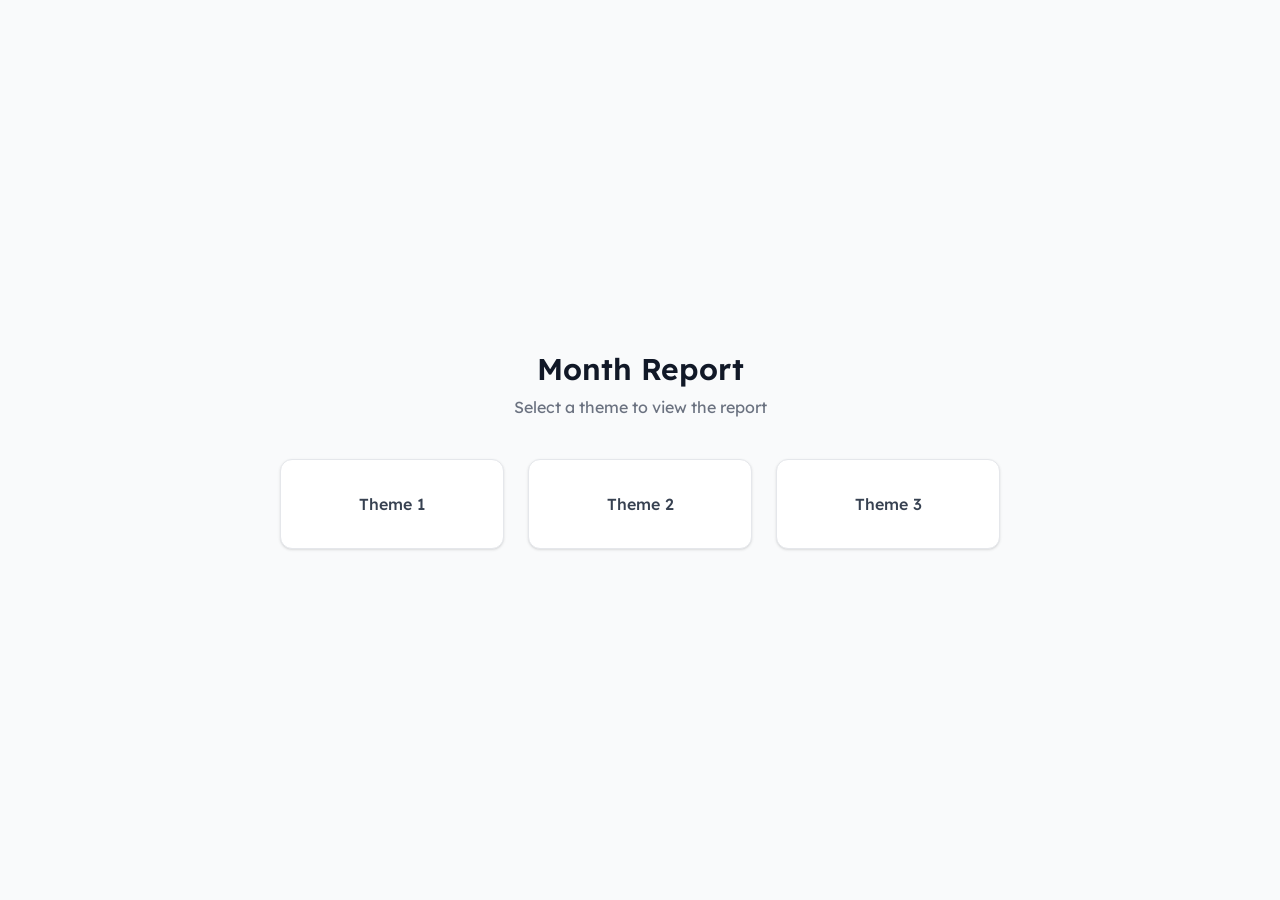
==== index.html @ 3b0f5d12 "updates" ====
<!doctype html>
<html lang="en">
   <head>
      <meta charset="UTF-8" />
      <meta name="viewport" content="width=device-width, initial-scale=1.0" />
      <title>Month Report</title>
      <link rel="preconnect" href="https://fonts.googleapis.com" />
      <link rel="preconnect" href="https://fonts.gstatic.com" crossorigin />
      <link rel="stylesheet" href="styles/framework.css" />
      <link rel="stylesheet" href="styles/styles.css" />
      <style>
         body {
            min-height: 100vh;
            background-color: var(--gray-50);
            display: flex;
            flex-direction: column;
            align-items: center;
            justify-content: center;
            padding: var(--space-8) var(--space-4);
         }

         .page-header {
            text-align: center;
            margin-bottom: var(--space-10);
         }

         .page-header h1 {
            font-size: var(--font-size-3xl);
            color: var(--gray-900);
            margin-bottom: var(--space-2);
         }

         .page-header p {
            color: var(--gray-500);
            font-size: var(--font-size-base);
         }

         .card-grid {
            display: grid;
            grid-template-columns: repeat(1, minmax(0, 1fr));
            gap: var(--space-6);
            width: 100%;
            max-width: 720px;
         }

         @media (min-width: 640px) {
            .card-grid {
               grid-template-columns: repeat(3, minmax(0, 1fr));
            }
         }

         .card {
            background-color: var(--white);
            border: 1px solid var(--gray-200);
            border-radius: var(--radius-xl);
            box-shadow: var(--shadow);
            padding: var(--space-8) var(--space-6);
            text-align: center;
            text-decoration: none;
            color: var(--gray-800);
            transition: all var(--transition-base);
            display: flex;
            flex-direction: column;
            align-items: center;
            gap: var(--space-3);
         }

         .card:hover {
            box-shadow: var(--shadow-lg);
            transform: translateY(-2px);
            border-color: var(--primary);
            text-decoration: none;
            color: var(--gray-800);
         }

         .card-number {
            width: 2.5rem;
            height: 2.5rem;
            border-radius: 9999px;
            background-color: var(--primary);
            color: var(--white);
            display: flex;
            align-items: center;
            justify-content: center;
            font-size: var(--font-size-sm);
            font-weight: 600;
         }

         .card-label {
            font-size: var(--font-size-base);
            font-weight: 500;
            color: var(--gray-700);
         }

         .card-arrow {
            font-size: var(--font-size-xs);
            color: var(--gray-400);
            transition: color var(--transition-fast);
         }

         .card:hover .card-arrow {
            color: var(--primary);
         }
      </style>
   </head>
   <body>
      <header class="page-header">
         <h1>Month Report</h1>
         <p>Select a theme to view the report</p>
      </header>

      <div class="card-grid">
         <a href="theme1.html" class="card">
            <span class="card-label">Theme 1</span>
         </a>
         <a href="theme2.html" class="card">
            <span class="card-label">Theme 2</span>
         </a>
         <a href="theme3.html" class="card">
            <span class="card-label">Theme 3</span>
         </a>
      </div>
   </body>
</html>
---- styles/framework.css ----
@import url('https://fonts.googleapis.com/css2?family=Lexend:wght@100..900&display=swap');

:root {
   /* Simplified color palette */
   --primary: #3b82f6;
   --primary-hover: #2563eb;
   --secondary: #6b7280;
   --accent: #10b981;
   --warning: #f59e0b;
   --error: #ef4444;
   --success: #10b981;
   
   /* Neutral colors */
   --white: #ffffff;
   --gray-50: #f9fafb;
   --gray-100: #f3f4f6;
   --gray-200: #e5e7eb;
   --gray-300: #d1d5db;
   --gray-400: #9ca3af;
   --gray-500: #6b7280;
   --gray-600: #4b5563;
   --gray-700: #374151;
   --gray-800: #1f2937;
   --gray-900: #111827;
   
   /* Spacing scale */
   --space-1: 0.25rem;
   --space-2: 0.5rem;
   --space-3: 0.75rem;
   --space-4: 1rem;
   --space-5: 1.25rem;
   --space-6: 1.5rem;
   --space-8: 2rem;
   --space-10: 2.5rem;
   --space-12: 3rem;
   --space-14: 3.5rem;
   --space-16: 4rem;
   --space-18: 4.5rem;

   /* Border radius */
   --radius-sm: 0.125rem;
   --radius: 0.25rem;
   --radius-md: 0.375rem;
   --radius-lg: 0.5rem;
   --radius-xl: 0.75rem;
   
   /* Shadows */
   --shadow-sm: 0 1px 2px 0 rgb(0 0 0 / 0.05);
   --shadow: 0 1px 3px 0 rgb(0 0 0 / 0.1), 0 1px 2px -1px rgb(0 0 0 / 0.1);
   --shadow-md: 0 4px 6px -1px rgb(0 0 0 / 0.1), 0 2px 4px -2px rgb(0 0 0 / 0.1);
   --shadow-lg: 0 10px 15px -3px rgb(0 0 0 / 0.1), 0 4px 6px -4px rgb(0 0 0 / 0.1);
   
   /* Typography */
   --font-family-base: 'lexend', 'Inter', -apple-system, BlinkMacSystemFont, system-ui, 'Segoe UI', sans-serif;
   --font-size-xs: 0.75rem;
   --font-size-sm: 0.875rem;
   --font-size-base: 1rem;
   --font-size-lg: 1.125rem;
   --font-size-xl: 1.25rem;
   --font-size-2xl: 1.5rem;
   --font-size-3xl: 1.875rem;
   
   /* Transitions */
   --transition-fast: 150ms ease;
   --transition-base: 200ms ease;
   --transition-slow: 300ms ease;

   /* ILA Specific */
   --ila-blue: #2b378b;

}

/*** CSS DEBUGGER ***/
body.debugger,
body.debugger * {
   background-color: rgb(3 250 3 / 8%) !important;
   outline: 1px solid limegreen !important;
}

/* Reset & Base Styles */
*,
*::before,
*::after {
   box-sizing: border-box;
   margin: 0;
   padding: 0;
}

html {
   font-size: 16px;
   line-height: 1.5;
}

body {
   font-family: var(--font-family-base);
   color: var(--gray-800);
   background-color: var(--white);
   -webkit-font-smoothing: antialiased;
   -moz-osx-font-smoothing: grayscale;
}

/* Links */
a {
   color: var(--primary);
   text-decoration: none;
   transition: color var(--transition-fast);
}

a:hover {
   color: var(--primary-hover);
   text-decoration: underline;
}

/* Images */
img {
   max-width: 100%;
   height: auto;
   display: block;
}

/* Lists */
ul, ol {
   list-style: none;
}

/* Headings */
h1, h2, h3, h4, h5, h6 {
   font-weight: 600;
   line-height: 1.2;
}

h1 { font-size: var(--font-size-3xl); }
h2 { font-size: var(--font-size-2xl); }
h3 { font-size: var(--font-size-xl); }
h4 { font-size: var(--font-size-lg); }
h5 { font-size: var(--font-size-base); }
h6 { font-size: var(--font-size-sm); }

/* Form Elements */
input, select, textarea {
   font-family: inherit;
   font-size: var(--font-size-base);
   line-height: 1.5;
}

/* Input base styles */
input[type="text"],
input[type="email"],
input[type="password"],
input[type="number"],
input[type="search"],
input[type="tel"],
input[type="url"],
input[type="date"],
input[type="datetime-local"],
input[type="month"],
input[type="time"],
input[type="week"],
select,
textarea {
   appearance: none;
   background-color: var(--white);
   border: 1px solid var(--gray-300);
   border-radius: var(--radius-md);
   padding: var(--space-2) var(--space-3);
   width: 100%;
   transition: border-color var(--transition-fast), box-shadow var(--transition-fast);
}

/* Focus states */
input:focus,
select:focus,
textarea:focus {
   outline: none;
   border-color: var(--primary);
   box-shadow: 0 0 0 3px rgb(59 130 246 / 0.1);
}

/* Disabled state */
input:disabled,
select:disabled,
textarea:disabled {
   background-color: var(--gray-50);
   border-color: var(--gray-200);
   color: var(--gray-400);
   cursor: not-allowed;
}

/* Form validation states */
.form-error input,
.form-error select,
.form-error textarea {
   border-color: var(--error);
}

.form-error input:focus,
.form-error select:focus,
.form-error textarea:focus {
   border-color: var(--error);
   box-shadow: 0 0 0 3px rgb(239 68 68 / 0.1);
}

.form-success input,
.form-success select,
.form-success textarea {
   border-color: var(--success);
}

.form-success input:focus,
.form-success select:focus,
.form-success textarea:focus {
   border-color: var(--success);
   box-shadow: 0 0 0 3px rgb(16 185 129 / 0.1);
}

/* Form group styling */
.form-group {
   margin-bottom: var(--space-6);
}

.form-group label {
   display: block;
   font-weight: 500;
   margin-bottom: var(--space-2);
   color: var(--gray-700);
}

.form-group .form-help {
   margin-top: var(--space-2);
   font-size: var(--font-size-sm);
   color: var(--gray-500);
}

.form-group .form-error-message {
   margin-top: var(--space-2);
   font-size: var(--font-size-sm);
   color: var(--error);
}

/* Checkbox and radio */
input[type="checkbox"],
input[type="radio"] {
   width: auto;
   height: 1rem;
   margin-right: var(--space-2);
   accent-color: var(--primary);
}

.form-check {
   display: flex;
   align-items: center;
   margin-bottom: var(--space-3);
}

.form-check label {
   margin-bottom: 0;
   margin-left: var(--space-2);
   cursor: pointer;
}

/* Select dropdown */
select {
   background-image: url("data:image/svg+xml,%3csvg xmlns='http://www.w3.org/2000/svg' fill='none' viewBox='0 0 20 20'%3e%3cpath stroke='%236b7280' stroke-linecap='round' stroke-linejoin='round' stroke-width='1.5' d='M6 8l4 4 4-4'/%3e%3c/svg%3e");
   background-position: right var(--space-3) center;
   background-repeat: no-repeat;
   background-size: 1.5em 1.5em;
   padding-right: var(--space-8);
}

/* Textarea */
textarea {
   resize: vertical;
   min-height: 100px;
}

/* File input */
input[type="file"] {
   border: 2px dashed var(--gray-300);
   padding: var(--space-8);
   text-align: center;
   background-color: var(--gray-50);
   border-radius: var(--radius-lg);
   transition: border-color var(--transition-fast), background-color var(--transition-fast);
}

input[type="file"]:hover {
   border-color: var(--primary);
   background-color: var(--white);
}

/* Buttons */

button {
   padding: 0;
   border: none;
   outline: none;
   background: none;
   font: inherit;
   touch-action: manipulation;
}
.btn {
   display: inline-flex;
   align-items: center;
   justify-content: center;
   padding: var(--space-3) var(--space-6);
   font-size: var(--font-size-base);
   font-weight: 500;
   line-height: 1;
   border: 1px solid transparent;
   border-radius: var(--radius-md);
   cursor: pointer;
   transition: all var(--transition-fast);
   text-decoration: none;
   white-space: nowrap;
}

/* Button variants */
.btn-primary {
   background-color: var(--primary);
   color: var(--white);
   border-color: var(--primary);
}

.btn-primary:hover {
   background-color: var(--primary-hover);
   border-color: var(--primary-hover);
}

.btn-secondary {
   background-color: var(--white);
   color: var(--gray-700);
   border-color: var(--gray-300);
}

.btn-secondary:hover {
   background-color: var(--gray-50);
   border-color: var(--gray-400);
}

.btn-outline {
   background-color: transparent;
   color: var(--primary);
   border-color: var(--primary);
}

.btn-outline:hover {
   background-color: var(--primary);
   color: var(--white);
}

.btn-ghost {
   background-color: transparent;
   color: var(--gray-700);
   border-color: transparent;
}

.btn-ghost:hover {
   background-color: var(--gray-100);
}

/* Button sizes */
.btn-sm {
   padding: var(--space-2) var(--space-4);
   font-size: var(--font-size-sm);
}

.btn-lg {
   padding: var(--space-4) var(--space-8);
   font-size: var(--font-size-lg);
}

/* Button states */
.btn:disabled {
   opacity: 0.5;
   cursor: not-allowed;
   pointer-events: none;
}

/* Layout Utilities */
.container {
   width: 100%;
   max-width: 1200px;
   margin: 0 auto;
   padding: 0 var(--space-4);
}

/* Display */
.block { display: block; }
.inline-block { display: inline-block; }
.inline { display: inline; }
.flex { display: flex; }
.inline-flex { display: inline-flex; }
.grid { display: grid; }
.hidden { display: none; }

/* Flexbox */
.flex-row { flex-direction: row; }
.flex-col { flex-direction: column; }
.flex-wrap { flex-wrap: wrap; }
.flex-nowrap { flex-wrap: nowrap; }

.items-start { align-items: flex-start; }
.items-center { align-items: center; }
.items-end { align-items: flex-end; }
.items-stretch { align-items: stretch; }

.justify-start { justify-content: flex-start; }
.justify-center { justify-content: center; }
.justify-end { justify-content: flex-end; }
.justify-between { justify-content: space-between; }
.justify-around { justify-content: space-around; }

.flex-1 { flex: 1 1 0%; }
.flex-auto { flex: 1 1 auto; }
.flex-none { flex: none; }

/* Grid */
.grid-cols-1 { grid-template-columns: repeat(1, minmax(0, 1fr)); }
.grid-cols-2 { grid-template-columns: repeat(2, minmax(0, 1fr)); }
.grid-cols-3 { grid-template-columns: repeat(3, minmax(0, 1fr)); }
.grid-cols-4 { grid-template-columns: repeat(4, minmax(0, 1fr)); }
.grid-cols-6 { grid-template-columns: repeat(6, minmax(0, 1fr)); }
.grid-cols-12 { grid-template-columns: repeat(12, minmax(0, 1fr)); }

.col-span-1 { grid-column: span 1 / span 1; }
.col-span-2 { grid-column: span 2 / span 2; }
.col-span-3 { grid-column: span 3 / span 3; }
.col-span-4 { grid-column: span 4 / span 4; }
.col-span-6 { grid-column: span 6 / span 6; }
.col-span-12 { grid-column: span 12 / span 12; }

.gap-1 { gap: var(--space-1); }
.gap-2 { gap: var(--space-2); }
.gap-3 { gap: var(--space-3); }
.gap-4 { gap: var(--space-4); }
.gap-6 { gap: var(--space-6); }
.gap-8 { gap: var(--space-8); }
.gap-10 { gap: var(--space-10); }
.gap-12 { gap: var(--space-12); }
.gap-14 { gap: var(--space-14); }
.gap-16 { gap: var(--space-16); }
.gap-18 { gap: var(--space-18); }

/* Spacing */
.p-0 { padding: 0; }
.p-1 { padding: var(--space-1); }
.p-2 { padding: var(--space-2); }
.p-3 { padding: var(--space-3); }
.p-4 { padding: var(--space-4); }
.p-6 { padding: var(--space-6); }
.p-8 { padding: var(--space-8); }

.px-0 { padding-left: 0; padding-right: 0; }
.px-1 { padding-left: var(--space-1); padding-right: var(--space-1); }
.px-2 { padding-left: var(--space-2); padding-right: var(--space-2); }
.px-3 { padding-left: var(--space-3); padding-right: var(--space-3); }
.px-4 { padding-left: var(--space-4); padding-right: var(--space-4); }
.px-6 { padding-left: var(--space-6); padding-right: var(--space-6); }
.px-8 { padding-left: var(--space-8); padding-right: var(--space-8); }

.py-0 { padding-top: 0; padding-bottom: 0; }
.py-1 { padding-top: var(--space-1); padding-bottom: var(--space-1); }
.py-2 { padding-top: var(--space-2); padding-bottom: var(--space-2); }
.py-3 { padding-top: var(--space-3); padding-bottom: var(--space-3); }
.py-4 { padding-top: var(--space-4); padding-bottom: var(--space-4); }
.py-6 { padding-top: var(--space-6); padding-bottom: var(--space-6); }
.py-8 { padding-top: var(--space-8); padding-bottom: var(--space-8); }

.m-0 { margin: 0; }
.m-1 { margin: var(--space-1); }
.m-2 { margin: var(--space-2); }
.m-3 { margin: var(--space-3); }
.m-4 { margin: var(--space-4); }
.m-6 { margin: var(--space-6); }
.m-8 { margin: var(--space-8); }

.mx-auto { margin-left: auto; margin-right: auto; }
.my-0 { margin-top: 0; margin-bottom: 0; }
.my-1 { margin-top: var(--space-1); margin-bottom: var(--space-1); }
.my-2 { margin-top: var(--space-2); margin-bottom: var(--space-2); }
.my-3 { margin-top: var(--space-3); margin-bottom: var(--space-3); }
.my-4 { margin-top: var(--space-4); margin-bottom: var(--space-4); }
.my-6 { margin-top: var(--space-6); margin-bottom: var(--space-6); }
.my-8 { margin-top: var(--space-8); margin-bottom: var(--space-8); }

.mb-0 { margin-bottom: 0; }
.mb-1 { margin-bottom: var(--space-1); }
.mb-2 { margin-bottom: var(--space-2); }
.mb-3 { margin-bottom: var(--space-3); }
.mb-4 { margin-bottom: var(--space-4); }
.mb-6 { margin-bottom: var(--space-6); }
.mb-8 { margin-bottom: var(--space-8); }

/* Sizing */
.w-full { width: 100%; }
.w-auto { width: auto; }
.w-fit { width: fit-content; }
.h-full { height: 100%; }
.h-auto { height: auto; }
.h-fit { height: fit-content; }

.max-w-xs { max-width: 20rem; }
.max-w-sm { max-width: 24rem; }
.max-w-md { max-width: 28rem; }
.max-w-lg { max-width: 32rem; }
.max-w-xl { max-width: 36rem; }
.max-w-2xl { max-width: 42rem; }
.max-w-4xl { max-width: 56rem; }
.max-w-full { max-width: 100%; }

/* Position */
.static { position: static; }
.relative { position: relative; }
.absolute { position: absolute; }
.fixed { position: fixed; }
.sticky { position: sticky; }

/* Typography */
.text-xs { font-size: var(--font-size-xs); }
.text-sm { font-size: var(--font-size-sm); }
.text-base { font-size: var(--font-size-base); }
.text-lg { font-size: var(--font-size-lg); }
.text-xl { font-size: var(--font-size-xl); }
.text-2xl { font-size: var(--font-size-2xl); }
.text-3xl { font-size: var(--font-size-3xl); }

.font-normal { font-weight: 400; }
.font-medium { font-weight: 500; }
.font-semibold { font-weight: 600; }
.font-bold { font-weight: 700; }

.text-left { text-align: left; }
.text-center { text-align: center; }
.text-right { text-align: right; }

.text-gray-400 { color: var(--gray-400); }
.text-gray-500 { color: var(--gray-500); }
.text-gray-600 { color: var(--gray-600); }
.text-gray-700 { color: var(--gray-700); }
.text-gray-800 { color: var(--gray-800); }
.text-gray-900 { color: var(--gray-900); }
.text-white { color: var(--white); }
.text-primary { color: var(--primary); }
.text-error { color: var(--error); }
.text-success { color: var(--success); }
.text-warning { color: var(--warning); }

.uppercase { text-transform: uppercase; }
.lowercase { text-transform: lowercase; }
.capitalize { text-transform: capitalize; }

/* Backgrounds */
.bg-white { background-color: var(--white); }
.bg-gray-50 { background-color: var(--gray-50); }
.bg-gray-100 { background-color: var(--gray-100); }
.bg-gray-200 { background-color: var(--gray-200); }
.bg-primary { background-color: var(--primary); }
.bg-secondary { background-color: var(--secondary); }
.bg-accent { background-color: var(--accent); }
.bg-error { background-color: var(--error); }
.bg-success { background-color: var(--success); }
.bg-warning { background-color: var(--warning); }

/* Borders */
.border { border: 1px solid var(--gray-200); }
.border-t { border-top: 1px solid var(--gray-200); }
.border-r { border-right: 1px solid var(--gray-200); }
.border-b { border-bottom: 1px solid var(--gray-200); }
.border-l { border-left: 1px solid var(--gray-200); }
.border-none { border: none; }

.border-gray-200 { border-color: var(--gray-200); }
.border-gray-300 { border-color: var(--gray-300); }
.border-primary { border-color: var(--primary); }
.border-error { border-color: var(--error); }
.border-success { border-color: var(--success); }

.rounded-none { border-radius: 0; }
.rounded-sm { border-radius: var(--radius-sm); }
.rounded { border-radius: var(--radius); }
.rounded-md { border-radius: var(--radius-md); }
.rounded-lg { border-radius: var(--radius-lg); }
.rounded-xl { border-radius: var(--radius-xl); }
.rounded-full { border-radius: 9999px; }

/* Shadows */
.shadow-none { box-shadow: none; }
.shadow-sm { box-shadow: var(--shadow-sm); }
.shadow { box-shadow: var(--shadow); }
.shadow-md { box-shadow: var(--shadow-md); }
.shadow-lg { box-shadow: var(--shadow-lg); }

/* Overflow */
.overflow-auto { overflow: auto; }
.overflow-hidden { overflow: hidden; }
.overflow-visible { overflow: visible; }
.overflow-scroll { overflow: scroll; }

/* Transitions */
.transition-none { transition: none; }
.transition-all { transition: all var(--transition-base); }
.transition-fast { transition: all var(--transition-fast); }
.transition-slow { transition: all var(--transition-slow); }

/* Cursor */
.cursor-default { cursor: default; }
.cursor-pointer { cursor: pointer; }
.cursor-not-allowed { cursor: not-allowed; }

/* Opacity */
.opacity-0 { opacity: 0; }
.opacity-25 { opacity: 0.25; }
.opacity-50 { opacity: 0.5; }
.opacity-75 { opacity: 0.75; }
.opacity-100 { opacity: 1; }

@media (min-width: 460px) {
   
   .xsm\:grid-cols-2 { grid-template-columns: repeat(2, minmax(0, 1fr)); }
   .xsm\:grid-cols-3 { grid-template-columns: repeat(3, minmax(0, 1fr)); }
   .xsm\:grid-cols-4 { grid-template-columns: repeat(4, minmax(0, 1fr)); }
}


/* Responsive Design */
@media (min-width: 640px) {
   .sm\:block { display: block; }
   .sm\:flex { display: flex; }
   .sm\:grid { display: grid; }
   .sm\:hidden { display: none; }
   
   .sm\:grid-cols-2 { grid-template-columns: repeat(2, minmax(0, 1fr)); }
   .sm\:grid-cols-3 { grid-template-columns: repeat(3, minmax(0, 1fr)); }
   .sm\:grid-cols-4 { grid-template-columns: repeat(4, minmax(0, 1fr)); }
   
   .sm\:text-sm { font-size: var(--font-size-sm); }
   .sm\:text-base { font-size: var(--font-size-base); }
   .sm\:text-lg { font-size: var(--font-size-lg); }
   
   .sm\:p-6 { padding: var(--space-6); }
   .sm\:px-6 { padding-left: var(--space-6); padding-right: var(--space-6); }
   .sm\:py-6 { padding-top: var(--space-6); padding-bottom: var(--space-6); }
}

@media (min-width: 768px) {
   .md\:block { display: block; }
   .md\:flex { display: flex; }
   .md\:grid { display: grid; }
   .md\:hidden { display: none; }
   
   .md\:grid-cols-2 { grid-template-columns: repeat(2, minmax(0, 1fr)); }
   .md\:grid-cols-3 { grid-template-columns: repeat(3, minmax(0, 1fr)); }
   .md\:grid-cols-4 { grid-template-columns: repeat(4, minmax(0, 1fr)); }
   .md\:grid-cols-5 { grid-template-columns: repeat(5, minmax(0, 1fr)); }
   .md\:grid-cols-6 { grid-template-columns: repeat(6, minmax(0, 1fr)); }

   .md\:text-lg { font-size: var(--font-size-lg); }
   .md\:text-xl { font-size: var(--font-size-xl); }
   .md\:text-2xl { font-size: var(--font-size-2xl); }
   
   .md\:p-8 { padding: var(--space-8); }
   .md\:px-8 { padding-left: var(--space-8); padding-right: var(--space-8); }
   .md\:py-8 { padding-top: var(--space-8); padding-bottom: var(--space-8); }
}

@media (min-width: 1024px) {
   .lg\:block { display: block; }
   .lg\:flex { display: flex; }
   .lg\:grid { display: grid; }
   .lg\:hidden { display: none; }
   
   .lg\:grid-cols-3 { grid-template-columns: repeat(3, minmax(0, 1fr)); }
   .lg\:grid-cols-4 { grid-template-columns: repeat(4, minmax(0, 1fr)); }
   .lg\:grid-cols-6 { grid-template-columns: repeat(6, minmax(0, 1fr)); }
   
   .lg\:text-xl { font-size: var(--font-size-xl); }
   .lg\:text-2xl { font-size: var(--font-size-2xl); }
   .lg\:text-3xl { font-size: var(--font-size-3xl); }
   
   .lg\:p-10 { padding: var(--space-10); }
   .lg\:px-10 { padding-left: var(--space-10); padding-right: var(--space-10); }
   .lg\:py-10 { padding-top: var(--space-10); padding-bottom: var(--space-10); }
}
---- styles/styles.css ----
/***************************************************************************/
/***********             CUSTOM CLASSES                 ********************/
/***************************************************************************/



/***************************************************************************/
/***********       CLASSES CASCADED LAST          *************************/
/***************************************************************************/
.nodisplay {
   display: none !important;
}

.hidden {
   visibility: hidden !important;
}

/***************************************************************************/
/***********         RESPONSIVE MEDIA QUERIES     *************************/
/***************************************************************************/

@media only screen and (max-width: 992px) {
}

@media only screen and (max-width: 767px) {
}

@media only screen and (max-width: 575px) {
}

@media only screen and (max-width: 375px) {
}
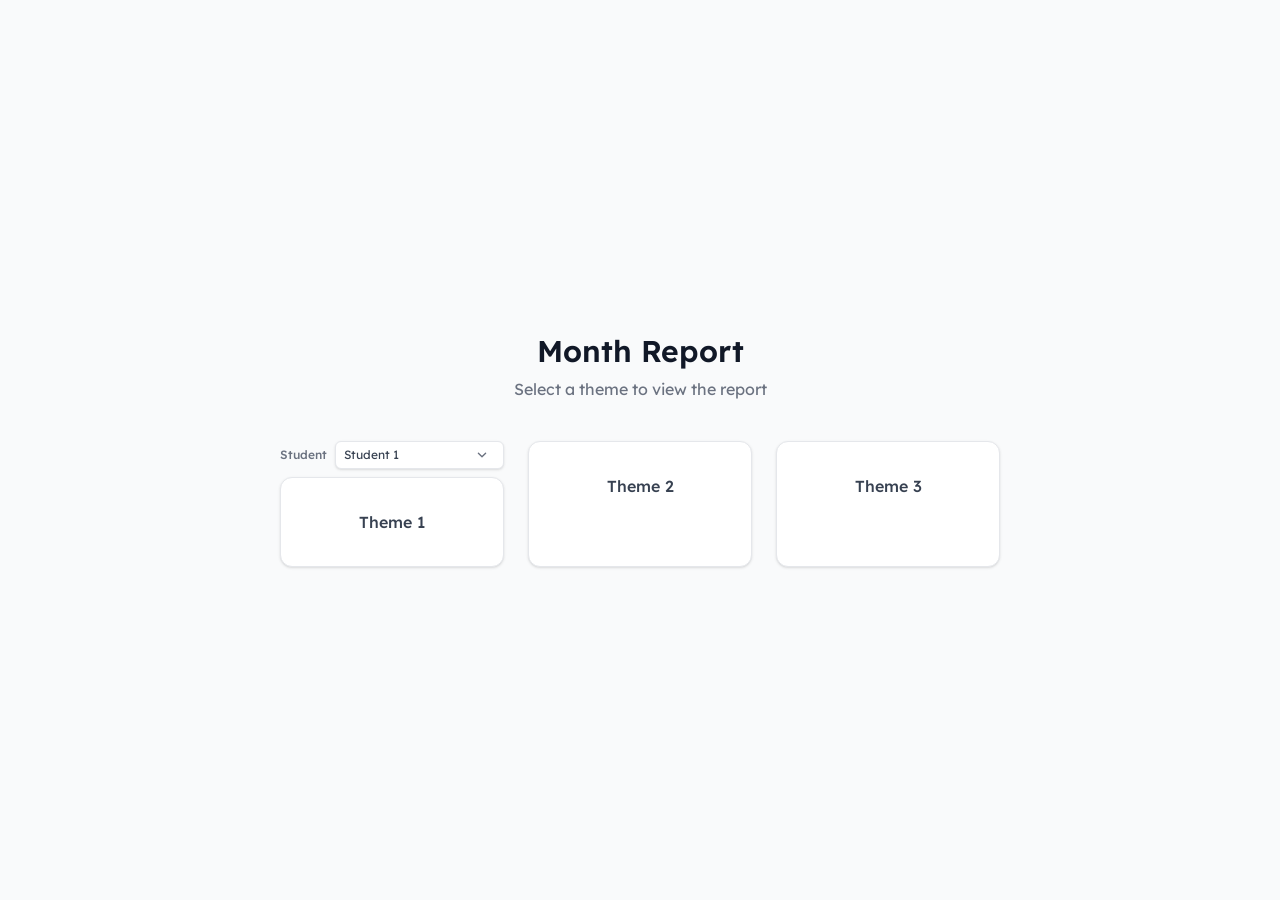
==== commit b925af2c: "theme1 updates" ====
--- a/index.html
+++ b/index.html
@@ -101,6 +101,42 @@
          .card:hover .card-arrow {
             color: var(--primary);
          }
+
+         .card-with-selector {
+            display: flex;
+            flex-direction: column;
+            gap: var(--space-2);
+         }
+
+         .student-row {
+            display: flex;
+            align-items: center;
+            gap: var(--space-2);
+         }
+
+         .student-row label {
+            font-size: var(--font-size-xs);
+            font-weight: 500;
+            color: var(--gray-500);
+            white-space: nowrap;
+         }
+
+         .student-select {
+            flex: 1;
+            padding: var(--space-1) var(--space-2);
+            border: 1px solid var(--gray-200);
+            border-radius: var(--radius-md);
+            background-color: var(--white);
+            font-size: var(--font-size-xs);
+            color: var(--gray-700);
+            cursor: pointer;
+            box-shadow: var(--shadow);
+         }
+
+         .student-select:focus {
+            outline: 2px solid var(--primary);
+            outline-offset: 2px;
+         }
       </style>
    </head>
    <body>
@@ -109,10 +145,20 @@
          <p>Select a theme to view the report</p>
       </header>
 
-      <div class="card-grid">
-         <a href="theme1.html" class="card">
-            <span class="card-label">Theme 1</span>
-         </a>
+      <div class="card-grid" id="theme-grid">
+         <div class="card-with-selector">
+            <div class="student-row">
+               <label for="student-select">Student</label>
+               <select class="student-select" id="student-select">
+                  <option value="1">Student 1</option>
+                  <option value="2">Student 2</option>
+                  <option value="3">Student 3</option>
+               </select>
+            </div>
+            <a href="theme1.html" class="card">
+               <span class="card-label">Theme 1</span>
+            </a>
+         </div>
          <a href="theme2.html" class="card">
             <span class="card-label">Theme 2</span>
          </a>
@@ -120,5 +166,19 @@
             <span class="card-label">Theme 3</span>
          </a>
       </div>
+
+      <script>
+         const select = document.getElementById("student-select");
+         const grid   = document.getElementById("theme-grid");
+
+         function updateLinks() {
+            const val = select.value;
+            const link = grid.querySelector("a[href^='theme1']");
+            if (link) link.href = `theme1.html?student=${val}`;
+         }
+
+         select.addEventListener("change", updateLinks);
+         updateLinks();
+      </script>
    </body>
 </html>
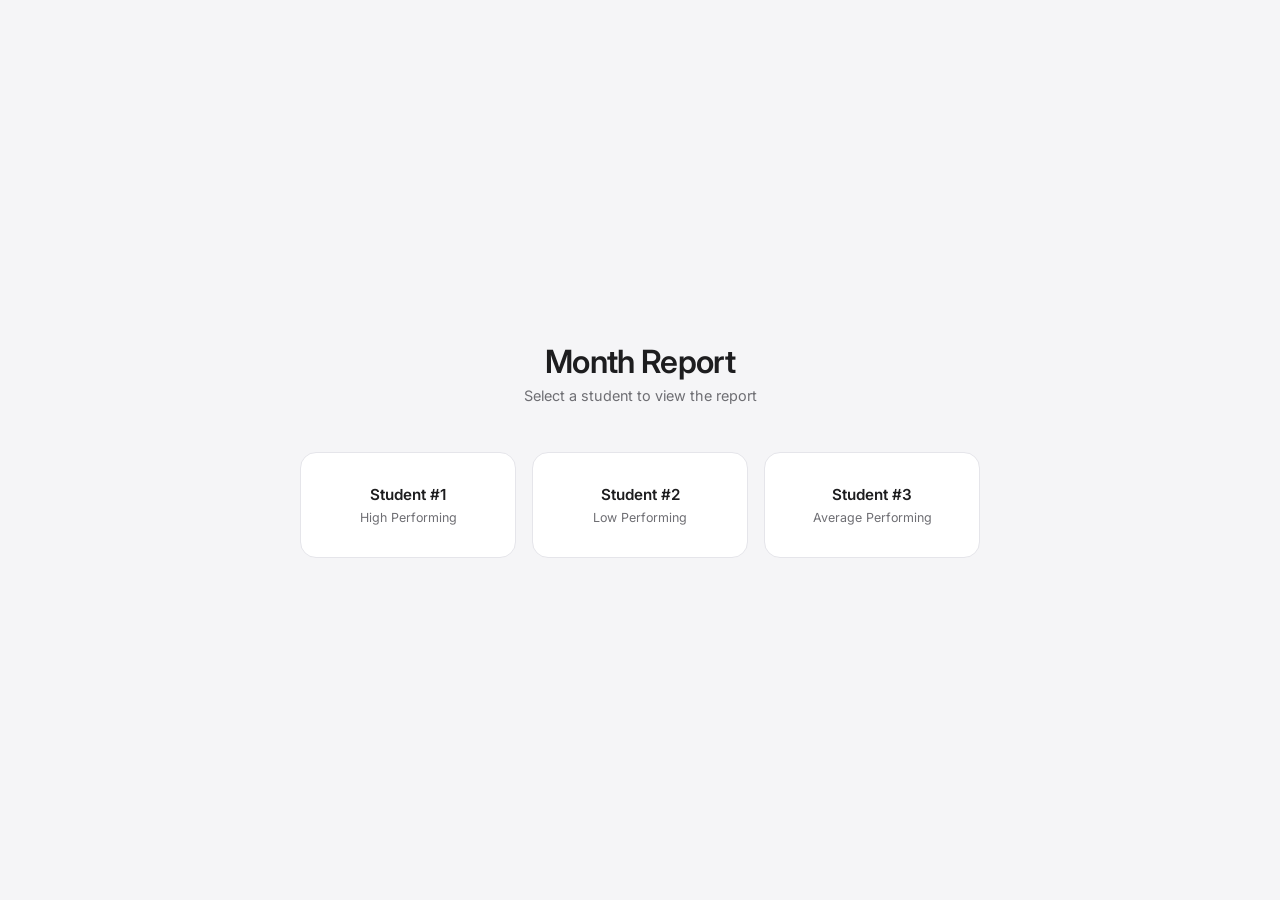
==== commit fad709d7: "new data, node js" ====
--- a/index.html
+++ b/index.html
@@ -6,179 +6,104 @@
       <title>Month Report</title>
       <link rel="preconnect" href="https://fonts.googleapis.com" />
       <link rel="preconnect" href="https://fonts.gstatic.com" crossorigin />
-      <link rel="stylesheet" href="styles/framework.css" />
-      <link rel="stylesheet" href="styles/styles.css" />
+      <link rel="stylesheet" href="https://fonts.googleapis.com/css2?family=Inter:wght@400;500;600&display=swap" />
       <style>
+         *, *::before, *::after { box-sizing: border-box; margin: 0; padding: 0; }
+
          body {
+            font-family: "Inter", system-ui, sans-serif;
             min-height: 100vh;
-            background-color: var(--gray-50);
+            background: #f5f5f7;
             display: flex;
             flex-direction: column;
             align-items: center;
             justify-content: center;
-            padding: var(--space-8) var(--space-4);
+            padding: 2rem 1rem;
+            color: #1d1d1f;
          }
 
          .page-header {
             text-align: center;
-            margin-bottom: var(--space-10);
+            margin-bottom: 3rem;
          }
 
          .page-header h1 {
-            font-size: var(--font-size-3xl);
-            color: var(--gray-900);
-            margin-bottom: var(--space-2);
+            font-size: 2rem;
+            font-weight: 600;
+            letter-spacing: -0.02em;
+            color: #1d1d1f;
+            margin-bottom: 0.4rem;
          }
 
          .page-header p {
-            color: var(--gray-500);
-            font-size: var(--font-size-base);
+            font-size: 0.9rem;
+            color: #6e6e73;
          }
 
          .card-grid {
             display: grid;
-            grid-template-columns: repeat(1, minmax(0, 1fr));
-            gap: var(--space-6);
+            grid-template-columns: 1fr;
+            gap: 1rem;
             width: 100%;
-            max-width: 720px;
+            max-width: 680px;
          }
 
-         @media (min-width: 640px) {
-            .card-grid {
-               grid-template-columns: repeat(3, minmax(0, 1fr));
-            }
+         @media (min-width: 560px) {
+            .card-grid { grid-template-columns: repeat(3, 1fr); }
          }
 
          .card {
-            background-color: var(--white);
-            border: 1px solid var(--gray-200);
-            border-radius: var(--radius-xl);
-            box-shadow: var(--shadow);
-            padding: var(--space-8) var(--space-6);
+            background: #fff;
+            border: 1px solid #e5e5ea;
+            border-radius: 16px;
+            padding: 2rem 1.5rem;
             text-align: center;
             text-decoration: none;
-            color: var(--gray-800);
-            transition: all var(--transition-base);
+            color: inherit;
             display: flex;
             flex-direction: column;
             align-items: center;
-            gap: var(--space-3);
+            gap: 0.4rem;
+            transition: box-shadow 0.18s ease, transform 0.18s ease, border-color 0.18s ease;
          }
 
          .card:hover {
-            box-shadow: var(--shadow-lg);
-            transform: translateY(-2px);
-            border-color: var(--primary);
-            text-decoration: none;
-            color: var(--gray-800);
-         }
-
-         .card-number {
-            width: 2.5rem;
-            height: 2.5rem;
-            border-radius: 9999px;
-            background-color: var(--primary);
-            color: var(--white);
-            display: flex;
-            align-items: center;
-            justify-content: center;
-            font-size: var(--font-size-sm);
-            font-weight: 600;
+            box-shadow: 0 8px 24px rgba(0, 0, 0, 0.08);
+            transform: translateY(-3px);
+            border-color: #0071e3;
          }
 
          .card-label {
-            font-size: var(--font-size-base);
-            font-weight: 500;
-            color: var(--gray-700);
+            font-size: 0.95rem;
+            font-weight: 600;
+            color: #1d1d1f;
          }
 
-         .card-arrow {
-            font-size: var(--font-size-xs);
-            color: var(--gray-400);
-            transition: color var(--transition-fast);
-         }
-
-         .card:hover .card-arrow {
-            color: var(--primary);
-         }
-
-         .card-with-selector {
-            display: flex;
-            flex-direction: column;
-            gap: var(--space-2);
-         }
-
-         .student-row {
-            display: flex;
-            align-items: center;
-            gap: var(--space-2);
-         }
-
-         .student-row label {
-            font-size: var(--font-size-xs);
-            font-weight: 500;
-            color: var(--gray-500);
-            white-space: nowrap;
-         }
-
-         .student-select {
-            flex: 1;
-            padding: var(--space-1) var(--space-2);
-            border: 1px solid var(--gray-200);
-            border-radius: var(--radius-md);
-            background-color: var(--white);
-            font-size: var(--font-size-xs);
-            color: var(--gray-700);
-            cursor: pointer;
-            box-shadow: var(--shadow);
-         }
-
-         .student-select:focus {
-            outline: 2px solid var(--primary);
-            outline-offset: 2px;
+         .card-sublabel {
+            font-size: 0.78rem;
+            color: #6e6e73;
          }
       </style>
    </head>
    <body>
       <header class="page-header">
          <h1>Month Report</h1>
-         <p>Select a theme to view the report</p>
+         <p>Select a student to view the report</p>
       </header>
 
-      <div class="card-grid" id="theme-grid">
-         <div class="card-with-selector">
-            <div class="student-row">
-               <label for="student-select">Student</label>
-               <select class="student-select" id="student-select">
-                  <option value="1">Student 1</option>
-                  <option value="2">Student 2</option>
-                  <option value="3">Student 3</option>
-               </select>
-            </div>
-            <a href="theme1.html" class="card">
-               <span class="card-label">Theme 1</span>
-            </a>
-         </div>
-         <a href="theme2.html" class="card">
-            <span class="card-label">Theme 2</span>
+      <div class="card-grid">
+         <a href="theme1.html?student=1" class="card">
+            <span class="card-label">Student #1</span>
+            <span class="card-sublabel">High Performing</span>
          </a>
-         <a href="theme3.html" class="card">
-            <span class="card-label">Theme 3</span>
+         <a href="theme1.html?student=2" class="card">
+            <span class="card-label">Student #2</span>
+            <span class="card-sublabel">Low Performing</span>
+         </a>
+         <a href="theme1.html?student=3" class="card">
+            <span class="card-label">Student #3</span>
+            <span class="card-sublabel">Average Performing</span>
          </a>
       </div>
-
-      <script>
-         const select = document.getElementById("student-select");
-         const grid   = document.getElementById("theme-grid");
-
-         function updateLinks() {
-            const val = select.value;
-            const link = grid.querySelector("a[href^='theme1']");
-            if (link) link.href = `theme1.html?student=${val}`;
-         }
-
-         select.addEventListener("change", updateLinks);
-         updateLinks();
-      </script>
    </body>
 </html>
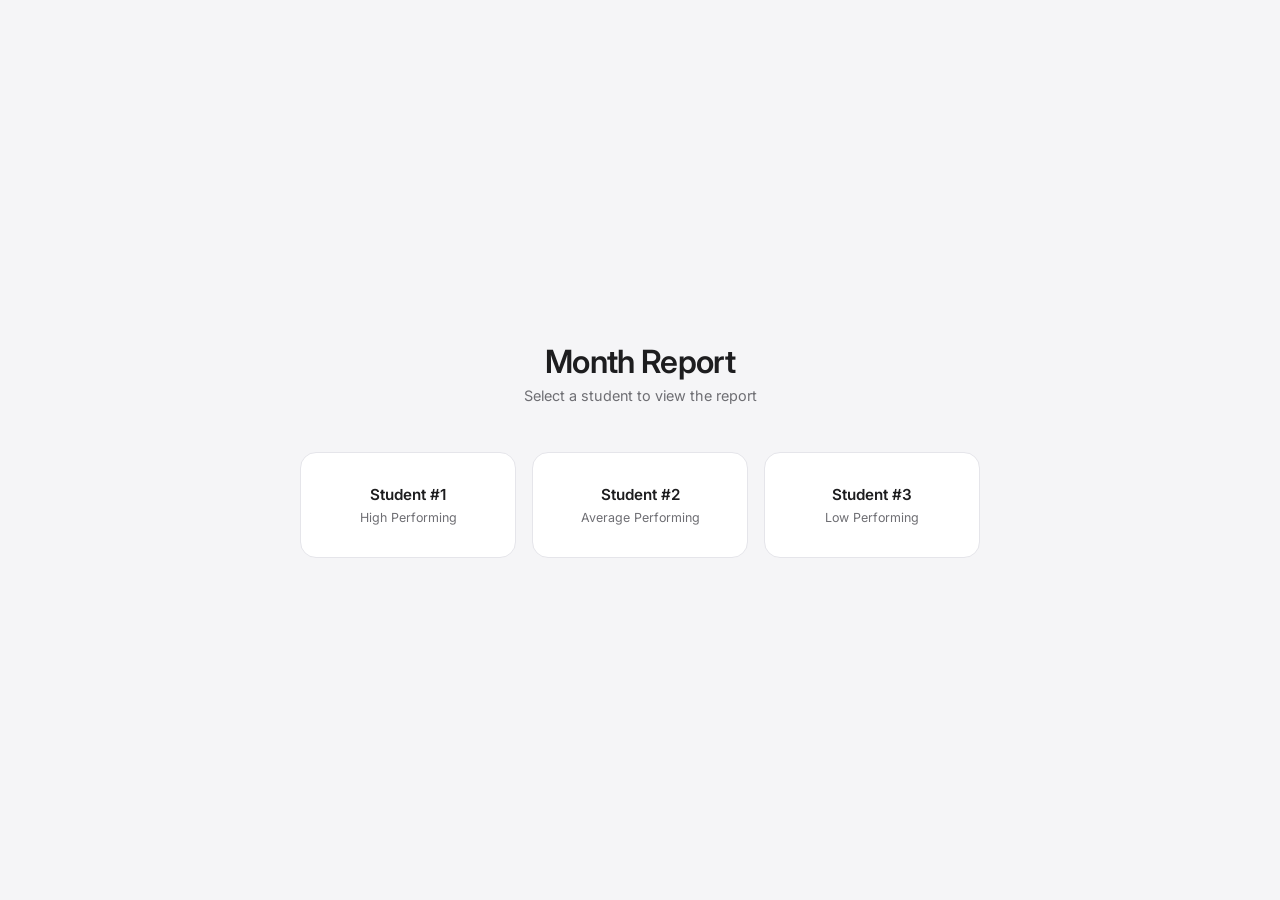
==== commit 154bbc45: "update share info" ====
--- a/index.html
+++ b/index.html
@@ -8,7 +8,13 @@
       <link rel="preconnect" href="https://fonts.gstatic.com" crossorigin />
       <link rel="stylesheet" href="https://fonts.googleapis.com/css2?family=Inter:wght@400;500;600&display=swap" />
       <style>
-         *, *::before, *::after { box-sizing: border-box; margin: 0; padding: 0; }
+         *,
+         *::before,
+         *::after {
+            box-sizing: border-box;
+            margin: 0;
+            padding: 0;
+         }
 
          body {
             font-family: "Inter", system-ui, sans-serif;
@@ -49,7 +55,9 @@
          }
 
          @media (min-width: 560px) {
-            .card-grid { grid-template-columns: repeat(3, 1fr); }
+            .card-grid {
+               grid-template-columns: repeat(3, 1fr);
+            }
          }
 
          .card {
@@ -64,7 +72,10 @@
             flex-direction: column;
             align-items: center;
             gap: 0.4rem;
-            transition: box-shadow 0.18s ease, transform 0.18s ease, border-color 0.18s ease;
+            transition:
+               box-shadow 0.18s ease,
+               transform 0.18s ease,
+               border-color 0.18s ease;
          }
 
          .card:hover {
@@ -92,17 +103,17 @@
       </header>
 
       <div class="card-grid">
-         <a href="theme1.html?student=1" class="card">
+         <a href="report.html?student=1" class="card">
             <span class="card-label">Student #1</span>
             <span class="card-sublabel">High Performing</span>
          </a>
-         <a href="theme1.html?student=2" class="card">
+         <a href="report.html?student=2" class="card">
             <span class="card-label">Student #2</span>
+            <span class="card-sublabel">Average Performing</span>
+         </a>
+         <a href="report.html?student=3" class="card">
+            <span class="card-label">Student #3</span>
             <span class="card-sublabel">Low Performing</span>
-         </a>
-         <a href="theme1.html?student=3" class="card">
-            <span class="card-label">Student #3</span>
-            <span class="card-sublabel">Average Performing</span>
          </a>
       </div>
    </body>
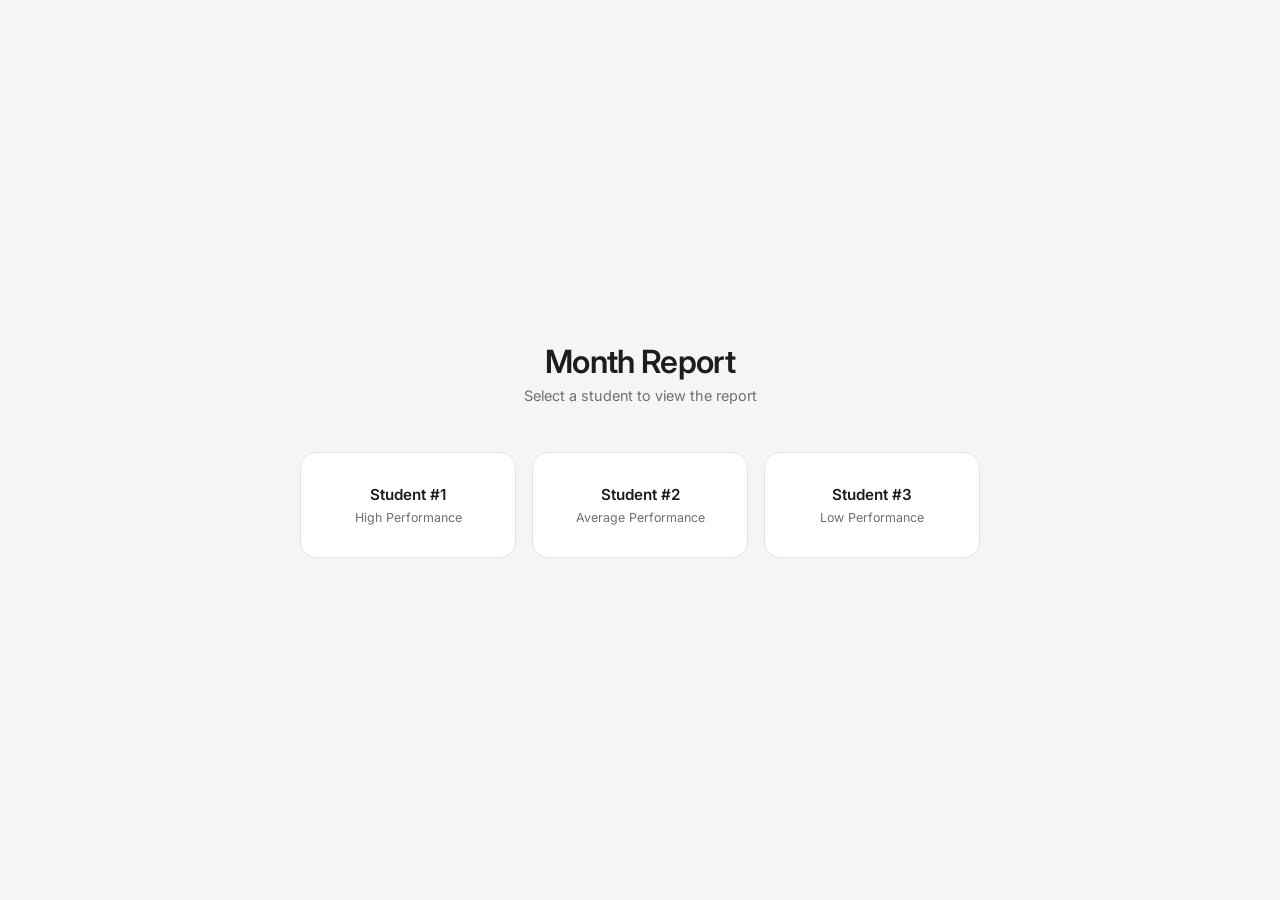
==== commit 4b6a6b10: "language option" ====
--- a/index.html
+++ b/index.html
@@ -105,15 +105,15 @@
       <div class="card-grid">
          <a href="report.html?student=1" class="card">
             <span class="card-label">Student #1</span>
-            <span class="card-sublabel">High Performing</span>
+            <span class="card-sublabel">High Performance</span>
          </a>
          <a href="report.html?student=2" class="card">
             <span class="card-label">Student #2</span>
-            <span class="card-sublabel">Average Performing</span>
+            <span class="card-sublabel">Average Performance</span>
          </a>
          <a href="report.html?student=3" class="card">
             <span class="card-label">Student #3</span>
-            <span class="card-sublabel">Low Performing</span>
+            <span class="card-sublabel">Low Performance</span>
          </a>
       </div>
    </body>
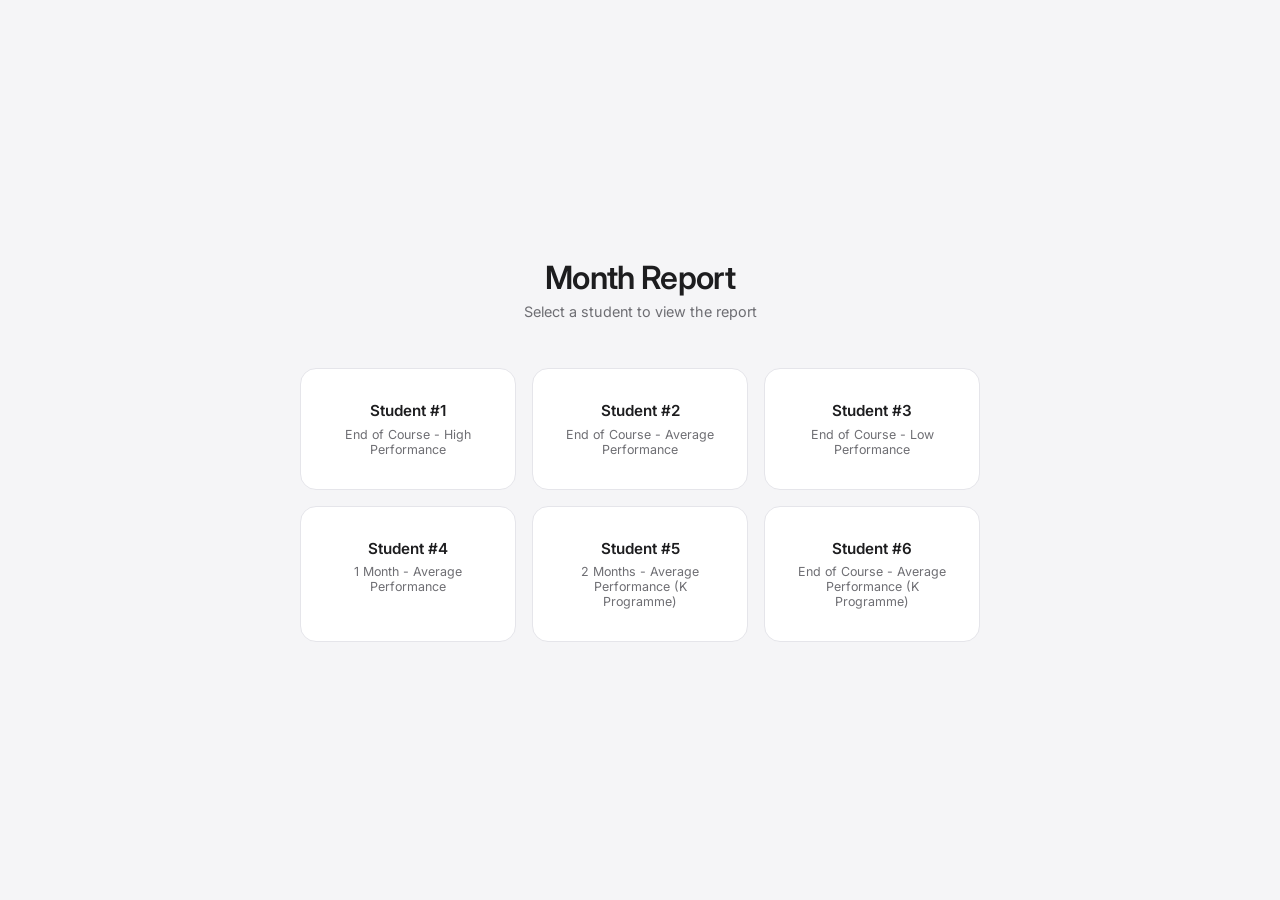
==== commit 3af3cf11: "data, langauge, css, and more" ====
--- a/index.html
+++ b/index.html
@@ -105,15 +105,27 @@
       <div class="card-grid">
          <a href="report.html?student=1" class="card">
             <span class="card-label">Student #1</span>
-            <span class="card-sublabel">High Performance</span>
+            <span class="card-sublabel">End of Course - High Performance</span>
          </a>
          <a href="report.html?student=2" class="card">
             <span class="card-label">Student #2</span>
-            <span class="card-sublabel">Average Performance</span>
+            <span class="card-sublabel">End of Course - Average Performance</span>
          </a>
          <a href="report.html?student=3" class="card">
             <span class="card-label">Student #3</span>
-            <span class="card-sublabel">Low Performance</span>
+            <span class="card-sublabel">End of Course - Low Performance</span>
+         </a>
+         <a href="report.html?student=4" class="card">
+            <span class="card-label">Student #4</span>
+            <span class="card-sublabel">1 Month - Average Performance</span>
+         </a>
+         <a href="report.html?student=5" class="card">
+            <span class="card-label">Student #5</span>
+            <span class="card-sublabel">2 Months - Average Performance (K Programme)</span>
+         </a>
+         <a href="report.html?student=6" class="card">
+            <span class="card-label">Student #6</span>
+            <span class="card-sublabel">End of Course - Average Performance (K Programme)</span>
          </a>
       </div>
    </body>
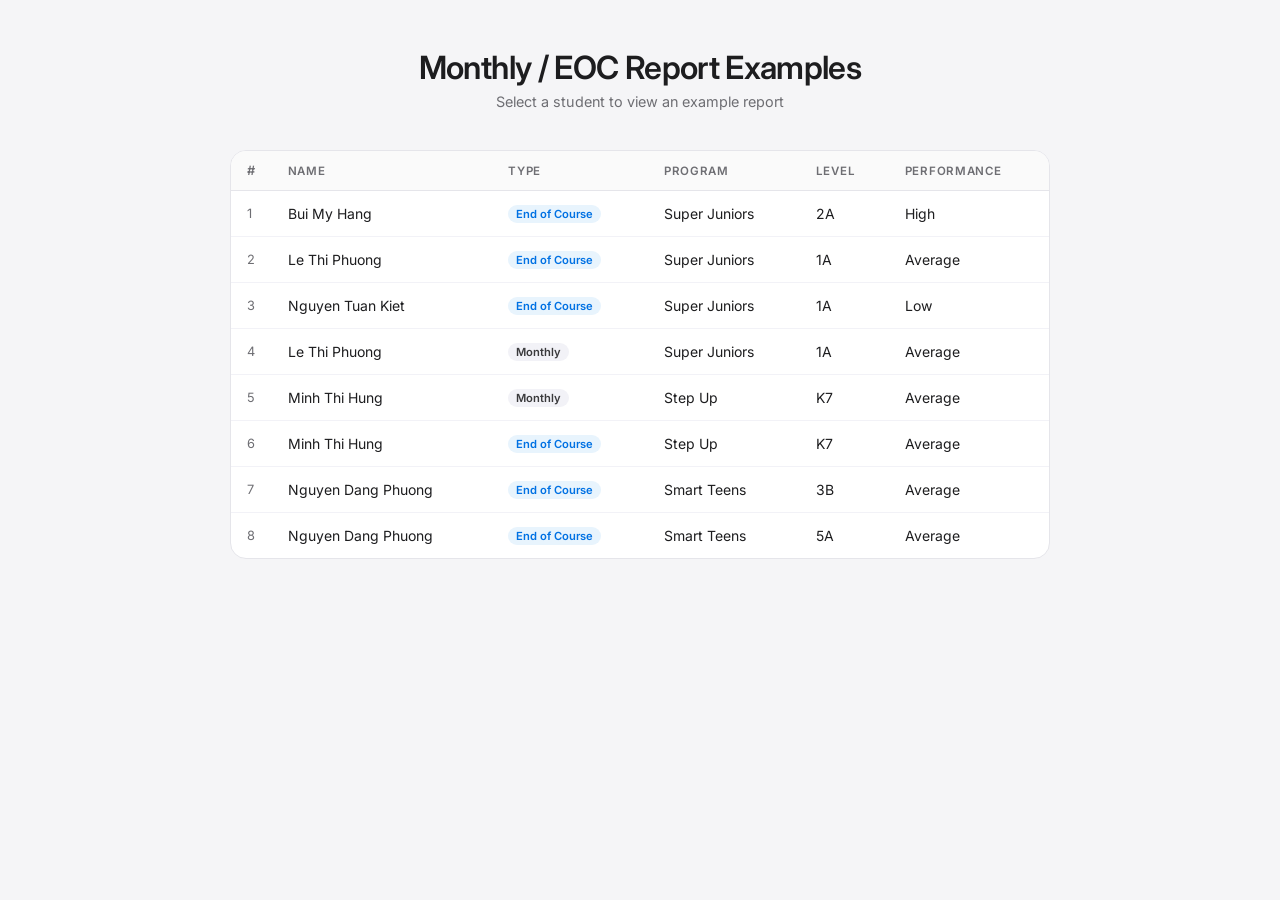
==== commit f95dc3a7: "more updates to design" ====
--- a/index.html
+++ b/index.html
@@ -23,14 +23,13 @@
             display: flex;
             flex-direction: column;
             align-items: center;
-            justify-content: center;
-            padding: 2rem 1rem;
+            padding: 3rem 1rem;
             color: #1d1d1f;
          }
 
          .page-header {
             text-align: center;
-            margin-bottom: 3rem;
+            margin-bottom: 2.5rem;
          }
 
          .page-header h1 {
@@ -46,87 +45,164 @@
             color: #6e6e73;
          }
 
-         .card-grid {
-            display: grid;
-            grid-template-columns: 1fr;
-            gap: 1rem;
+         .table-wrap {
             width: 100%;
-            max-width: 680px;
-         }
-
-         @media (min-width: 560px) {
-            .card-grid {
-               grid-template-columns: repeat(3, 1fr);
-            }
-         }
-
-         .card {
+            max-width: 820px;
             background: #fff;
             border: 1px solid #e5e5ea;
             border-radius: 16px;
-            padding: 2rem 1.5rem;
-            text-align: center;
-            text-decoration: none;
-            color: inherit;
-            display: flex;
-            flex-direction: column;
-            align-items: center;
-            gap: 0.4rem;
-            transition:
-               box-shadow 0.18s ease,
-               transform 0.18s ease,
-               border-color 0.18s ease;
-         }
-
-         .card:hover {
-            box-shadow: 0 8px 24px rgba(0, 0, 0, 0.08);
-            transform: translateY(-3px);
-            border-color: #0071e3;
-         }
-
-         .card-label {
-            font-size: 0.95rem;
+            overflow: hidden;
+         }
+
+         table {
+            width: 100%;
+            border-collapse: collapse;
+            font-size: 0.875rem;
+         }
+
+         thead th {
+            text-align: left;
+            padding: 12px 16px;
+            font-size: 0.72rem;
             font-weight: 600;
-            color: #1d1d1f;
-         }
-
-         .card-sublabel {
-            font-size: 0.78rem;
+            text-transform: uppercase;
+            letter-spacing: 0.06em;
             color: #6e6e73;
+            border-bottom: 1px solid #e5e5ea;
+            background: #fafafa;
+         }
+
+         tbody tr {
+            border-bottom: 1px solid #f2f2f7;
+            transition: background 0.12s ease;
+            cursor: pointer;
+         }
+
+         tbody tr:last-child {
+            border-bottom: none;
+         }
+
+         tbody tr:hover {
+            background: #f5f5f7;
+         }
+
+         tbody td {
+            padding: 13px 16px;
+            vertical-align: middle;
+         }
+
+         .col-num {
+            color: #6e6e73;
+            font-size: 0.8rem;
+            width: 36px;
+         }
+
+
+         .badge {
+            display: inline-block;
+            font-size: 0.7rem;
+            font-weight: 600;
+            padding: 2px 8px;
+            border-radius: 20px;
+            background: #f2f2f7;
+            color: #3a3a3c;
+         }
+
+         .badge-eoc {
+            background: #e8f4fd;
+            color: #0071e3;
+         }
+         .badge-month {
+            background: #f2f2f7;
+            color: #3a3a3c;
          }
       </style>
    </head>
    <body>
       <header class="page-header">
-         <h1>Month Report</h1>
-         <p>Select a student to view the report</p>
+         <h1>Monthly / EOC Report Examples</h1>
+         <p>Select a student to view an example report</p>
       </header>
 
-      <div class="card-grid">
-         <a href="report.html?student=1" class="card">
-            <span class="card-label">Student #1</span>
-            <span class="card-sublabel">End of Course - High Performance</span>
-         </a>
-         <a href="report.html?student=2" class="card">
-            <span class="card-label">Student #2</span>
-            <span class="card-sublabel">End of Course - Average Performance</span>
-         </a>
-         <a href="report.html?student=3" class="card">
-            <span class="card-label">Student #3</span>
-            <span class="card-sublabel">End of Course - Low Performance</span>
-         </a>
-         <a href="report.html?student=4" class="card">
-            <span class="card-label">Student #4</span>
-            <span class="card-sublabel">1 Month - Average Performance</span>
-         </a>
-         <a href="report.html?student=5" class="card">
-            <span class="card-label">Student #5</span>
-            <span class="card-sublabel">2 Months - Average Performance (K Programme)</span>
-         </a>
-         <a href="report.html?student=6" class="card">
-            <span class="card-label">Student #6</span>
-            <span class="card-sublabel">End of Course - Average Performance (K Programme)</span>
-         </a>
+      <div class="table-wrap">
+         <table>
+            <thead>
+               <tr>
+                  <th class="col-num">#</th>
+                  <th>Name</th>
+                  <th>Type</th>
+                  <th>Program</th>
+                  <th>Level</th>
+                  <th>Performance</th>
+               </tr>
+            </thead>
+            <tbody>
+               <tr onclick="location.href='report.html?student=1'">
+                  <td class="col-num">1</td>
+                  <td>Bui My Hang</td>
+                  <td><span class="badge badge-eoc">End of Course</span></td>
+                  <td>Super Juniors</td>
+                  <td>2A</td>
+                  <td>High</td>
+               </tr>
+               <tr onclick="location.href='report.html?student=2'">
+                  <td class="col-num">2</td>
+                  <td>Le Thi Phuong</td>
+                  <td><span class="badge badge-eoc">End of Course</span></td>
+                  <td>Super Juniors</td>
+                  <td>1A</td>
+                  <td>Average</td>
+               </tr>
+               <tr onclick="location.href='report.html?student=3'">
+                  <td class="col-num">3</td>
+                  <td>Nguyen Tuan Kiet</td>
+                  <td><span class="badge badge-eoc">End of Course</span></td>
+                  <td>Super Juniors</td>
+                  <td>1A</td>
+                  <td>Low</td>
+               </tr>
+               <tr onclick="location.href='report.html?student=4'">
+                  <td class="col-num">4</td>
+                  <td>Le Thi Phuong</td>
+                  <td><span class="badge badge-month">Monthly</span></td>
+                  <td>Super Juniors</td>
+                  <td>1A</td>
+                  <td>Average</td>
+               </tr>
+               <tr onclick="location.href='report.html?student=5'">
+                  <td class="col-num">5</td>
+                  <td>Minh Thi Hung</td>
+                  <td><span class="badge badge-month">Monthly</span></td>
+                  <td>Step Up</td>
+                  <td>K7</td>
+                  <td>Average</td>
+               </tr>
+               <tr onclick="location.href='report.html?student=6'">
+                  <td class="col-num">6</td>
+                  <td>Minh Thi Hung</td>
+                  <td><span class="badge badge-eoc">End of Course</span></td>
+                  <td>Step Up</td>
+                  <td>K7</td>
+                  <td>Average</td>
+               </tr>
+               <tr onclick="location.href='report.html?student=7'">
+                  <td class="col-num">7</td>
+                  <td>Nguyen Dang Phuong</td>
+                  <td><span class="badge badge-eoc">End of Course</span></td>
+                  <td>Smart Teens</td>
+                  <td>3B</td>
+                  <td>Average</td>
+               </tr>
+               <tr onclick="location.href='report.html?student=8'">
+                  <td class="col-num">8</td>
+                  <td>Nguyen Dang Phuong</td>
+                  <td><span class="badge badge-eoc">End of Course</span></td>
+                  <td>Smart Teens</td>
+                  <td>5A</td>
+                  <td>Average</td>
+               </tr>
+            </tbody>
+         </table>
       </div>
    </body>
 </html>
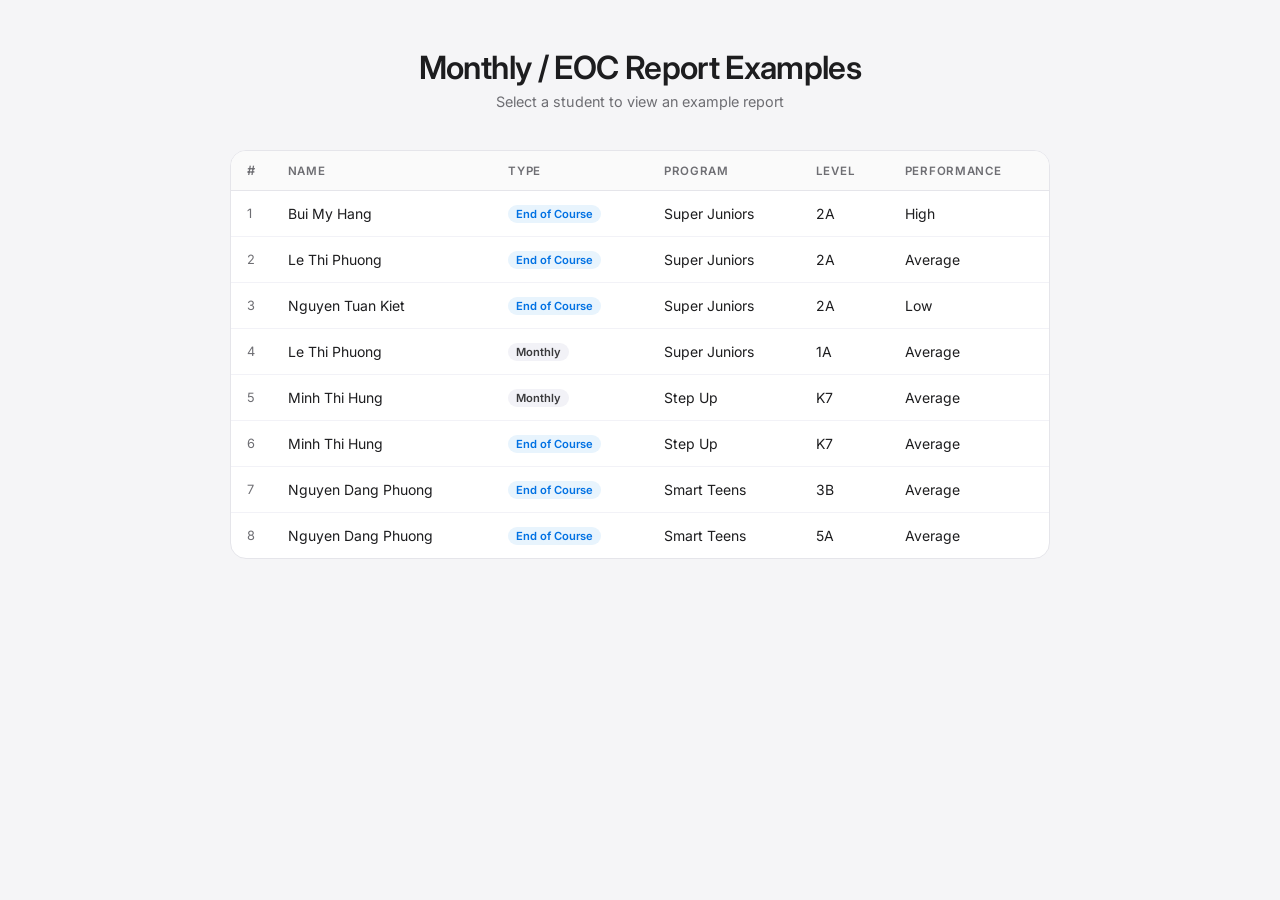
==== commit 0c131c43: "build 1.0.1" ====
--- a/index.html
+++ b/index.html
@@ -97,7 +97,6 @@
             width: 36px;
          }
 
-
          .badge {
             display: inline-block;
             font-size: 0.7rem;
@@ -137,7 +136,7 @@
                </tr>
             </thead>
             <tbody>
-               <tr onclick="location.href='report.html?student=1'">
+               <tr onclick="location.href = 'report.html?student=1'">
                   <td class="col-num">1</td>
                   <td>Bui My Hang</td>
                   <td><span class="badge badge-eoc">End of Course</span></td>
@@ -145,23 +144,23 @@
                   <td>2A</td>
                   <td>High</td>
                </tr>
-               <tr onclick="location.href='report.html?student=2'">
+               <tr onclick="location.href = 'report.html?student=2'">
                   <td class="col-num">2</td>
                   <td>Le Thi Phuong</td>
                   <td><span class="badge badge-eoc">End of Course</span></td>
                   <td>Super Juniors</td>
-                  <td>1A</td>
-                  <td>Average</td>
-               </tr>
-               <tr onclick="location.href='report.html?student=3'">
+                  <td>2A</td>
+                  <td>Average</td>
+               </tr>
+               <tr onclick="location.href = 'report.html?student=3'">
                   <td class="col-num">3</td>
                   <td>Nguyen Tuan Kiet</td>
                   <td><span class="badge badge-eoc">End of Course</span></td>
                   <td>Super Juniors</td>
-                  <td>1A</td>
+                  <td>2A</td>
                   <td>Low</td>
                </tr>
-               <tr onclick="location.href='report.html?student=4'">
+               <tr onclick="location.href = 'report.html?student=4'">
                   <td class="col-num">4</td>
                   <td>Le Thi Phuong</td>
                   <td><span class="badge badge-month">Monthly</span></td>
@@ -169,7 +168,7 @@
                   <td>1A</td>
                   <td>Average</td>
                </tr>
-               <tr onclick="location.href='report.html?student=5'">
+               <tr onclick="location.href = 'report.html?student=5'">
                   <td class="col-num">5</td>
                   <td>Minh Thi Hung</td>
                   <td><span class="badge badge-month">Monthly</span></td>
@@ -177,7 +176,7 @@
                   <td>K7</td>
                   <td>Average</td>
                </tr>
-               <tr onclick="location.href='report.html?student=6'">
+               <tr onclick="location.href = 'report.html?student=6'">
                   <td class="col-num">6</td>
                   <td>Minh Thi Hung</td>
                   <td><span class="badge badge-eoc">End of Course</span></td>
@@ -185,7 +184,7 @@
                   <td>K7</td>
                   <td>Average</td>
                </tr>
-               <tr onclick="location.href='report.html?student=7'">
+               <tr onclick="location.href = 'report.html?student=7'">
                   <td class="col-num">7</td>
                   <td>Nguyen Dang Phuong</td>
                   <td><span class="badge badge-eoc">End of Course</span></td>
@@ -193,7 +192,7 @@
                   <td>3B</td>
                   <td>Average</td>
                </tr>
-               <tr onclick="location.href='report.html?student=8'">
+               <tr onclick="location.href = 'report.html?student=8'">
                   <td class="col-num">8</td>
                   <td>Nguyen Dang Phuong</td>
                   <td><span class="badge badge-eoc">End of Course</span></td>
